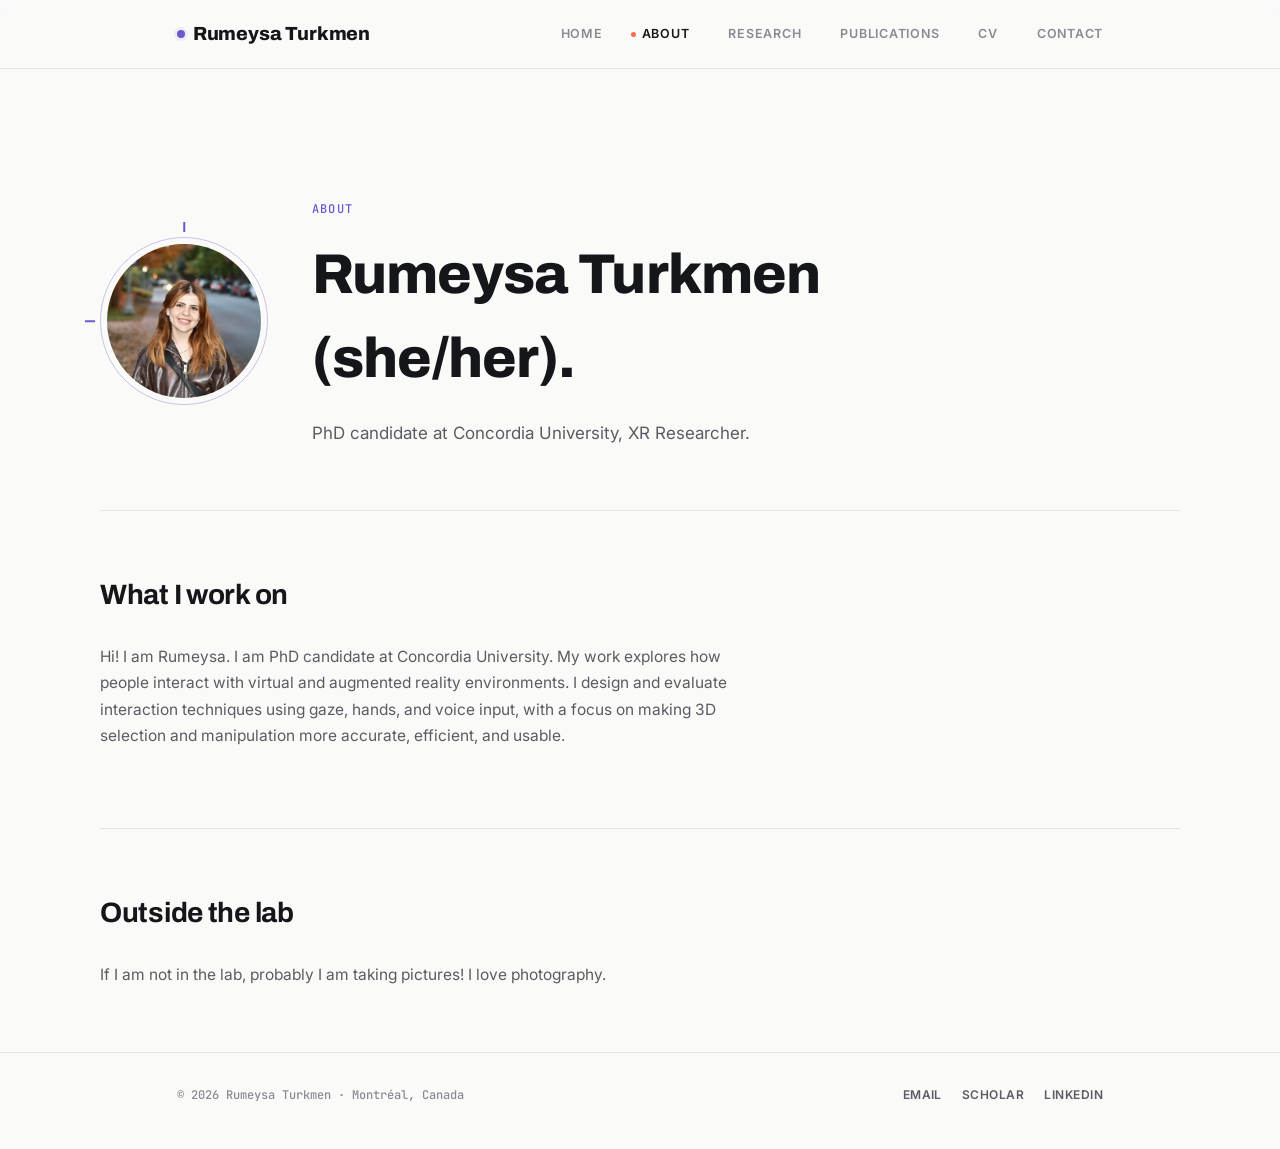
==== about.html @ a0ee2e14 "Update about.html" ====
<!DOCTYPE html>
<html lang="en">
<head>
<meta charset="UTF-8">
<meta name="viewport" content="width=device-width, initial-scale=1.0">
<title>About — Rumeysa Turkmen</title>
<link rel="preconnect" href="https://fonts.googleapis.com">
<link rel="preconnect" href="https://fonts.gstatic.com" crossorigin>
<link href="https://fonts.googleapis.com/css2?family=Archivo:wght@500;700;800&family=Inter:wght@400;500;600;700&family=JetBrains+Mono:wght@400;500&display=swap" rel="stylesheet">
<link rel="stylesheet" href="styles.css">
</head>
<body>

<nav class="site-nav">
  <div class="nav-inner">
    <a href="index.html" class="brand"><span class="dot"></span>Rumeysa Turkmen</a>
    <button class="nav-toggle" aria-label="Toggle navigation"><span></span><span></span><span></span></button>
    <div class="nav-links">
      <a href="index.html">Home</a>
      <a href="about.html">About</a>
      <a href="research.html">Research</a>
      <a href="publications.html">Publications</a>
      <a href="cv.html">CV</a>
      <a href="contact.html">Contact</a>
    </div>
  </div>
</nav>

<header class="page-header container">
  <div class="bio-row">
    <div class="photo-frame">
      <img src="rumeysa-photo.jpg" alt="Rumeysa Turkmen">
    </div>
    <div class="bio-text">
      <span class="eyebrow">About</span>
      <h1>Rumeysa Turkmen (she/her).</h1>
      <p class="lede">PhD candidate at Concordia University, XR Researcher.</p>
    </div>
  </div>
</header>

<section class="block container">
  <h2>What I work on</h2>
  <p style="max-width:640px; color:var(--muted); font-size:15.5px; line-height:1.7;">
    Hi! I am Rumeysa. I am PhD candidate at Concordia University. My work explores how people interact with virtual and augmented reality environments. I design and evaluate interaction techniques using gaze, hands, and voice input, with a focus on making 3D selection and manipulation more accurate, efficient, and usable.
  </p>
  <p style="max-width:640px; color:var(--muted); font-size:15.5px; line-height:1.7; margin-top:16px;">
  </p>
</section>

<section class="block container">
  <h2>Outside the lab</h2>
  <p style="max-width:640px; color:var(--muted); font-size:15.5px; line-height:1.7;">
    If I am not in the lab, probably I am taking pictures! I love photography.
  </p>
</section>

<footer class="site-footer">
  <div class="footer-inner">
    <div class="left">© <span data-year></span> Rumeysa Turkmen · Montréal, Canada</div>
    <div class="links">
      <a href="mailto:rumeysa.turkmen@mail.concordia.ca">Email</a>
      <a href="https://scholar.google.ca/citations?hl=en&user=8QnruUEAAAAJ&view_op=list_works" target="_blank" rel="noopener">Scholar</a>
      <a href="https://www.linkedin.com/in/rumeysaturkmen/" target="_blank" rel="noopener">LinkedIn</a>
    </div>
  </div>
</footer>

<div class="reticle" id="reticle"></div>
<script src="script.js"></script>
</body>
</html>
---- styles.css ----
/* =========================================================
   RETICLE — design system
   Academic portfolio for Rumeysa, Concordia EXIT Lab
   ========================================================= */

:root {
  --bg: #FAFAF9;
  --ink: #15161A;
  --muted: #5B5C63;
  --muted-2: #8A8B92;
  --line: #E4E4E7;
  --line-strong: #D2D2D7;
  --violet: #6E56CF;
  --violet-soft: rgba(110,86,207,0.08);
  --violet-line: rgba(110,86,207,0.35);
  --hit: #FF6A4D;
  --hit-soft: rgba(255,106,77,0.12);
  --radius: 10px;
  --container: 1080px;
  --font-display: 'Archivo', sans-serif;
  --font-body: 'Inter', sans-serif;
  --font-mono: 'JetBrains Mono', monospace;
}

* { margin: 0; padding: 0; box-sizing: border-box; }

html { scroll-behavior: smooth; }

body {
  background: var(--bg);
  color: var(--ink);
  font-family: var(--font-body);
  font-size: 16px;
  line-height: 1.5;
  -webkit-font-smoothing: antialiased;
}

a { color: inherit; text-decoration: none; }

img { max-width: 100%; display: block; }

.container {
  max-width: var(--container);
  margin: 0 auto;
  padding: 0 6vw;
}

:focus-visible {
  outline: 2px solid var(--violet);
  outline-offset: 3px;
  border-radius: 3px;
}

/* ---------------- Nav ---------------- */

.site-nav {
  position: sticky;
  top: 0;
  z-index: 100;
  background: rgba(250,250,249,0.85);
  backdrop-filter: blur(10px);
  border-bottom: 1px solid var(--line);
}

.nav-inner {
  max-width: var(--container);
  margin: 0 auto;
  padding: 0 6vw;
  height: 68px;
  display: flex;
  align-items: center;
  justify-content: space-between;
}

.brand {
  font-family: var(--font-display);
  font-weight: 800;
  font-size: 19px;
  letter-spacing: -0.01em;
  display: flex;
  align-items: center;
  gap: 8px;
}

.brand .dot {
  width: 8px; height: 8px; border-radius: 50%;
  background: var(--violet);
  box-shadow: 0 0 0 3px var(--violet-soft);
}

.nav-links {
  display: flex;
  align-items: center;
  gap: 28px;
}

.nav-links a {
  font: 600 12.5px/1 var(--font-body);
  letter-spacing: 0.06em;
  text-transform: uppercase;
  color: var(--muted-2);
  display: flex;
  align-items: center;
  gap: 6px;
  padding: 4px 0;
  transition: color .15s ease;
}

.nav-links a::before {
  content: '';
  width: 5px; height: 5px;
  border-radius: 50%;
  background: transparent;
  transition: background .15s ease;
}

.nav-links a:hover { color: var(--ink); }

.nav-links a.active { color: var(--ink); }
.nav-links a.active::before { background: var(--hit); }

.nav-toggle {
  display: none;
  background: none;
  border: none;
  cursor: pointer;
  width: 32px; height: 32px;
  flex-direction: column;
  justify-content: center;
  gap: 5px;
}
.nav-toggle span { display:block; width:100%; height:1.5px; background: var(--ink); }

@media (max-width: 760px) {
  .nav-links {
    position: absolute;
    top: 68px; left: 0; right: 0;
    background: var(--bg);
    border-bottom: 1px solid var(--line);
    flex-direction: column;
    align-items: flex-start;
    padding: 18px 6vw 26px;
    gap: 18px;
    display: none;
  }
  .nav-links.open { display: flex; }
  .nav-toggle { display: flex; }
}

/* ---------------- Page header ---------------- */

.page-header {
  padding: 14vh 0 7vh;
  border-bottom: 1px solid var(--line);
}

.eyebrow {
  font: 500 12px/1 var(--font-mono);
  letter-spacing: 0.1em;
  text-transform: uppercase;
  color: var(--violet);
  display: inline-block;
  margin-bottom: 18px;
}

.page-header h1 {
  font-family: var(--font-display);
  font-weight: 800;
  font-size: clamp(34px, 5vw, 56px);
  letter-spacing: -0.015em;
  max-width: 720px;
}

.page-header p.lede {
  font: 400 17px/1.65 var(--font-body);
  color: var(--muted);
  max-width: 560px;
  margin-top: 18px;
}

/* ---------------- Sections ---------------- */

section.block { padding: 7vh 0; border-bottom: 1px solid var(--line); }
section.block:last-of-type { border-bottom: none; }

.block h2 {
  font-family: var(--font-display);
  font-weight: 700;
  font-size: clamp(22px, 3vw, 28px);
  letter-spacing: -0.01em;
  margin-bottom: 28px;
}

/* ---------------- Tags / pills ---------------- */

.tag {
  display: inline-flex;
  align-items: center;
  font: 500 11px/1 var(--font-mono);
  letter-spacing: 0.04em;
  text-transform: uppercase;
  color: var(--muted);
  background: #F1F1EF;
  border: 1px solid var(--line-strong);
  border-radius: 20px;
  padding: 5px 11px;
}

.tag.violet { color: var(--violet); background: var(--violet-soft); border-color: var(--violet-line); }
.tag.hit { color: #C44A2E; background: var(--hit-soft); border-color: rgba(255,106,77,0.35); }

.tag-row { display: flex; gap: 8px; flex-wrap: wrap; margin-top: 14px; }

/* ---------------- Cards (research targets) ---------------- */

.target-grid {
  display: grid;
  grid-template-columns: repeat(auto-fit, minmax(280px, 1fr));
  gap: 22px;
}

.target-card {
  border: 1px solid var(--line);
  border-radius: var(--radius);
  padding: 26px;
  position: relative;
  background: #fff;
  transition: border-color .2s ease, transform .2s ease;
}

.target-card:hover { border-color: var(--violet-line); transform: translateY(-2px); }

.target-card .crosshair {
  width: 18px; height: 18px;
  position: relative;
  margin-bottom: 16px;
}
.target-card .crosshair::before,
.target-card .crosshair::after {
  content: '';
  position: absolute;
  background: var(--violet);
}
.target-card .crosshair::before { width: 1.5px; height: 18px; left: 50%; transform: translateX(-50%); }
.target-card .crosshair::after { width: 18px; height: 1.5px; top: 50%; transform: translateY(-50%); }

.target-card h3 {
  font-family: var(--font-display);
  font-weight: 700;
  font-size: 18px;
  letter-spacing: -0.01em;
  margin-bottom: 10px;
  padding-right: 90px;
}

.target-card .status {
  position: absolute;
  top: 26px; right: 26px;
}

.target-card p {
  font: 400 14.5px/1.6 var(--font-body);
  color: var(--muted);
}

/* ---------------- Publications ---------------- */

.pub-entry {
  display: flex;
  gap: 22px;
  padding: 22px 0;
  border-bottom: 1px solid var(--line);
}

.pub-entry:last-child { border-bottom: none; }

.pub-year {
  font: 600 13px/1 var(--font-mono);
  color: var(--muted-2);
  min-width: 52px;
  padding-top: 3px;
}

.pub-body .venue {
  font: 500 11px/1 var(--font-mono);
  letter-spacing: 0.06em;
  text-transform: uppercase;
  color: var(--violet);
  margin-bottom: 6px;
  display: block;
}

.pub-body h3 {
  font-family: var(--font-display);
  font-weight: 600;
  font-size: 16.5px;
  line-height: 1.4;
}

.pub-body .authors {
  font: 400 13.5px/1.5 var(--font-body);
  color: var(--muted);
  margin-top: 4px;
}

.pub-body .status-line {
  font: 500 12px/1 var(--font-mono);
  color: var(--muted-2);
  margin-top: 8px;
}

.pub-placeholder {
  border: 1.5px dashed var(--line-strong);
  border-radius: var(--radius);
  padding: 22px;
  text-align: center;
  color: var(--muted-2);
  font: 500 13.5px/1.5 var(--font-body);
  margin-top: 18px;
}

/* ---------------- CV / timeline ---------------- */

.cv-item {
  display: flex;
  justify-content: space-between;
  gap: 24px;
  padding: 18px 0;
  border-bottom: 1px solid var(--line);
}
.cv-item:last-child { border-bottom: none; }

.cv-item .what h3 {
  font-family: var(--font-display);
  font-weight: 600;
  font-size: 16px;
}
.cv-item .what p {
  font: 400 14px/1.5 var(--font-body);
  color: var(--muted);
  margin-top: 4px;
}
.cv-item .when {
  font: 500 12.5px/1 var(--font-mono);
  color: var(--muted-2);
  white-space: nowrap;
  padding-top: 2px;
}

.skill-row { display: flex; flex-wrap: wrap; gap: 8px; }

/* ---------------- Buttons ---------------- */

.btn {
  display: inline-flex;
  align-items: center;
  gap: 8px;
  font: 600 13px/1 var(--font-body);
  letter-spacing: 0.02em;
  padding: 12px 20px;
  border-radius: 8px;
  border: 1px solid var(--ink);
  transition: background .15s ease, color .15s ease;
}
.btn.primary { background: var(--ink); color: #fff; }
.btn.primary:hover { background: var(--violet); border-color: var(--violet); }
.btn.ghost { background: transparent; color: var(--ink); }
.btn.ghost:hover { background: var(--violet-soft); border-color: var(--violet-line); color: var(--violet); }

/* ---------------- Footer ---------------- */

footer.site-footer {
  border-top: 1px solid var(--line);
  padding: 36px 0 48px;
}
.footer-inner {
  max-width: var(--container);
  margin: 0 auto;
  padding: 0 6vw;
  display: flex;
  justify-content: space-between;
  align-items: center;
  flex-wrap: wrap;
  gap: 12px;
}
.footer-inner .left {
  font: 500 12px/1 var(--font-mono);
  color: var(--muted-2);
}
.footer-inner .links { display: flex; gap: 20px; }
.footer-inner .links a {
  font: 600 12px/1 var(--font-body);
  letter-spacing: 0.04em;
  text-transform: uppercase;
  color: var(--muted);
}
.footer-inner .links a:hover { color: var(--violet); }

/* ---------------- Bio row (photo + text, shared by Home & About) ---------------- */

.bio-row {
  display: flex;
  align-items: center;
  gap: 44px;
  flex-wrap: wrap;
}

.bio-text {
  flex: 1;
  min-width: 260px;
}

.photo-frame {
  position: relative;
  width: 168px;
  height: 168px;
  border-radius: 50%;
  padding: 6px;
  border: 1.5px solid var(--violet-line);
  flex-shrink: 0;
}
.photo-frame::before {
  content: ''; position: absolute; top: -16px; left: 50%;
  width: 1.5px; height: 10px; background: var(--violet); transform: translateX(-50%);
}
.photo-frame::after {
  content: ''; position: absolute; left: -16px; top: 50%;
  width: 10px; height: 1.5px; background: var(--violet); transform: translateY(-50%);
}
.photo-frame img { width: 100%; height: 100%; border-radius: 50%; object-fit: cover; display: block; }
.photo-frame.lg { width: 224px; height: 224px; }

@media (max-width: 600px) {
  .bio-row { justify-content: center; text-align: center; }
  .bio-text { text-align: left; }
  .photo-frame.lg { width: 168px; height: 168px; }
}

/* ---------------- Reticle cursor (desktop only) ---------------- */

.reticle {
  position: fixed;
  width: 34px; height: 34px;
  border: 1.5px solid var(--violet);
  border-radius: 50%;
  pointer-events: none;
  z-index: 9000;
  transform: translate(-50%, -50%);
  transition: left .08s linear, top .08s linear, opacity .2s ease;
  opacity: 0;
}
.reticle::before, .reticle::after { content: ''; position: absolute; background: var(--violet); }
.reticle::before { width: 1px; height: 9px; left: 50%; top: -13px; transform: translateX(-50%); }
.reticle::after { width: 9px; height: 1px; top: 50%; left: -13px; transform: translateY(-50%); }

@media (hover: none), (max-width: 760px) {
  .reticle { display: none; }
}

@media (prefers-reduced-motion: reduce) {
  .reticle { transition: none; }
  * { animation-duration: 0.001ms !important; animation-iteration-count: 1 !important; transition-duration: 0.001ms !important; }
}

/* ---------------- Video embed ---------------- */

.video-wrap { max-width: 720px; }
.video-frame {
  position: relative;
  width: 100%;
  aspect-ratio: 16 / 9;
  border-radius: var(--radius);
  overflow: hidden;
  border: 1px solid var(--line);
  background: #0c0c0e;
}
.video-frame iframe { position: absolute; inset: 0; width: 100%; height: 100%; border: 0; }
.video-caption {
  margin-top: 16px;
  display: flex;
  align-items: flex-start;
  gap: 12px;
  font: 400 14px/1.6 var(--font-body);
  color: var(--muted);
}
.video-caption .crosshair { margin-top: 2px; flex-shrink: 0; }
.video-caption strong { font-family: var(--font-display); font-weight: 700; color: var(--ink); }

/* ---------------- Hero (home page) ---------------- */

.hero {
  min-height: calc(100vh - 68px);
  display: flex;
  align-items: center;
  position: relative;
  overflow: hidden;
}

.hero-inner {
  max-width: var(--container);
  margin: 0 auto;
  padding: 0 6vw;
  position: relative;
  z-index: 5;
}

.hero-content { max-width: 580px; }

.hero h1 {
  font-family: var(--font-display);
  font-weight: 800;
  font-size: clamp(46px, 7vw, 84px);
  letter-spacing: -0.02em;
  line-height: 1;
}

.hero .role {
  font: 500 16px/1.5 var(--font-body);
  color: var(--muted);
  margin-top: 16px;
}

.hero .tagline {
  font: 400 17px/1.65 var(--font-body);
  color: #33343A;
  margin-top: 22px;
  max-width: 480px;
}

.hero .cta-row {
  display: flex;
  gap: 14px;
  margin-top: 36px;
  flex-wrap: wrap;
}

.target-field {
  position: absolute;
  inset: 0;
  z-index: 1;
  pointer-events: none;
}
.tf-dot {
  position: absolute;
  width: 8px; height: 8px;
  border-radius: 50%;
  background: #C9C9D1;
}
.tf-dot.hit {
  width: 12px; height: 12px;
  background: var(--hit);
  animation: pulse 2s infinite;
}
@keyframes pulse {
  0% { box-shadow: 0 0 0 0 rgba(255,106,77,.45); }
  70% { box-shadow: 0 0 0 14px rgba(255,106,77,0); }
  100% { box-shadow: 0 0 0 0 rgba(255,106,77,0); }
}
.tf-label {
  position: absolute;
  font: 500 10px/1 var(--font-mono);
  color: var(--hit);
  letter-spacing: 0.05em;
}

@media (max-width: 760px) {
  .target-field { display: none; }
  .page-header { padding: 12vh 0 6vh; }
  .cv-item { flex-direction: column; gap: 4px; }
  .pub-entry { flex-direction: column; gap: 6px; }
}
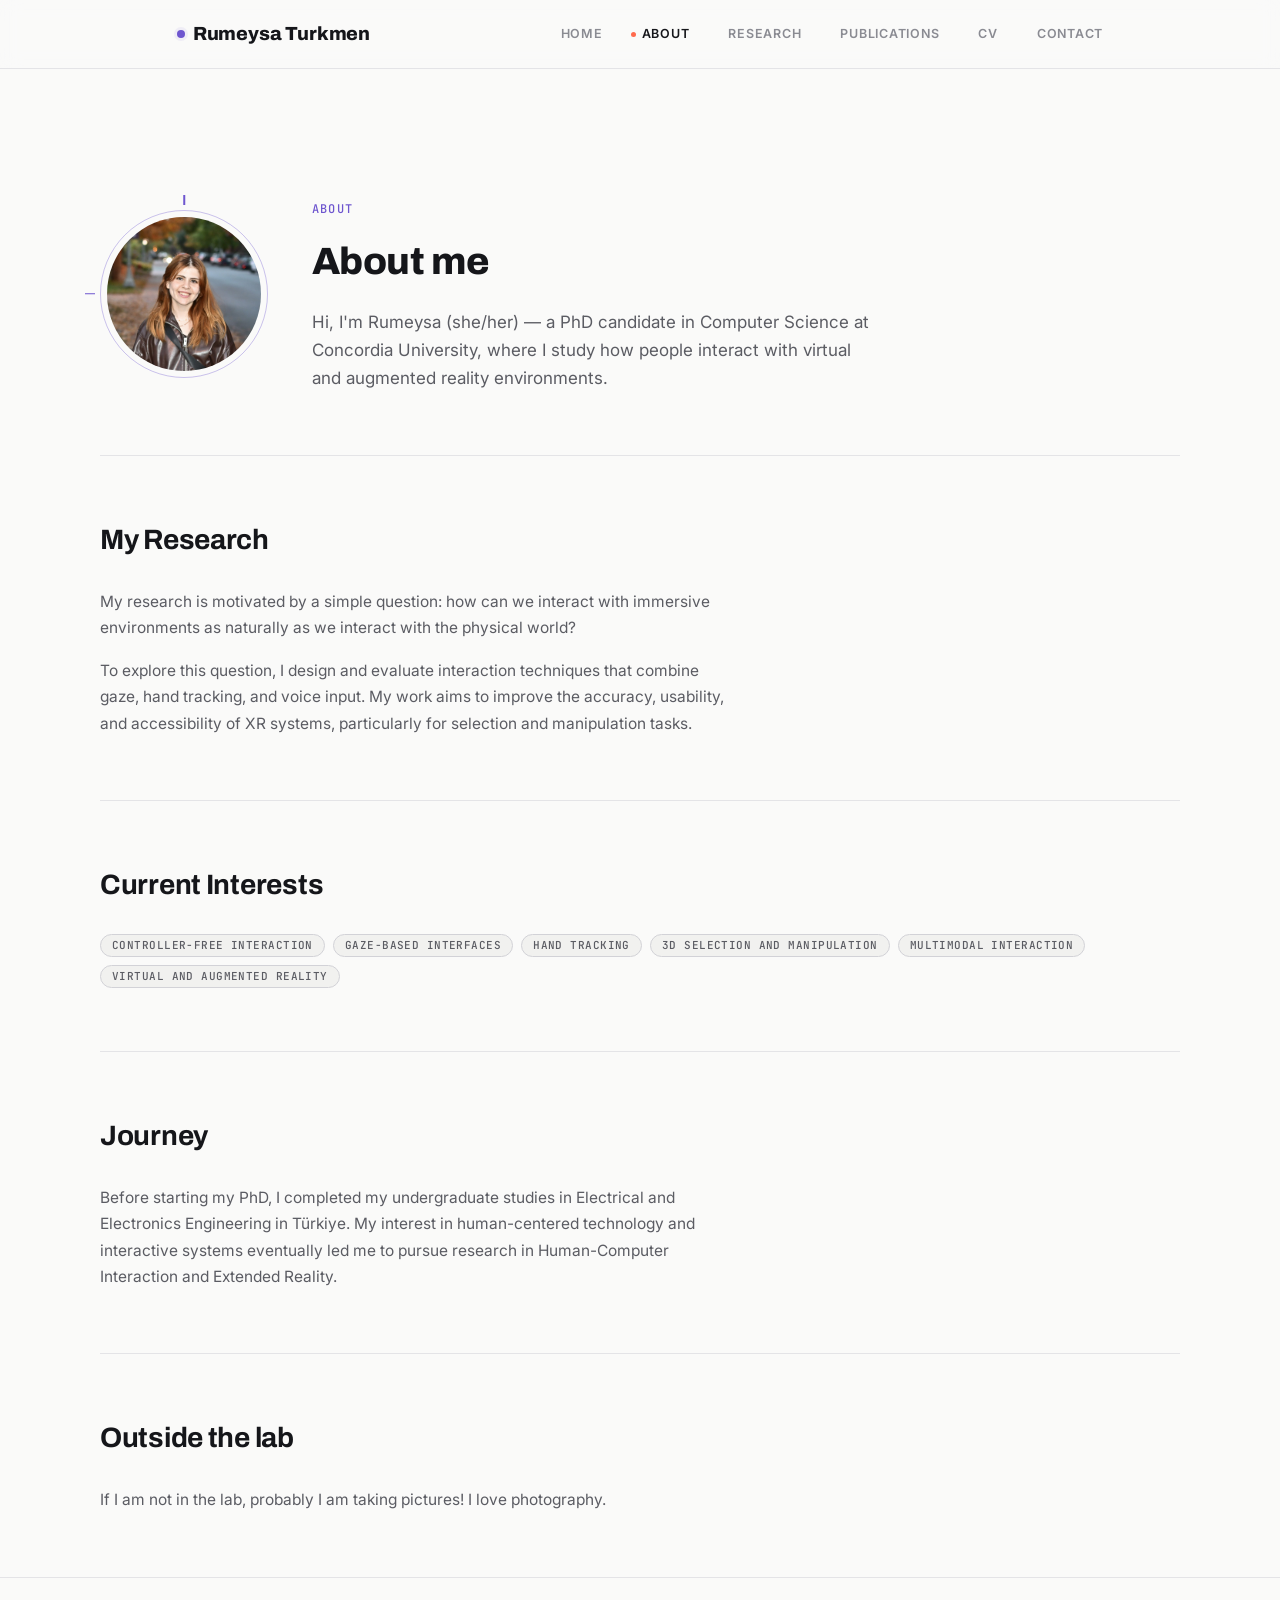
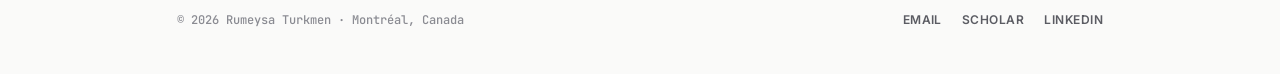
==== commit 4788d2db: "Update about.html" ====
--- a/about.html
+++ b/about.html
@@ -10,7 +10,6 @@
 <link rel="stylesheet" href="styles.css">
 </head>
 <body>
-
 <nav class="site-nav">
   <div class="nav-inner">
     <a href="index.html" class="brand"><span class="dot"></span>Rumeysa Turkmen</a>
@@ -25,7 +24,6 @@
     </div>
   </div>
 </nav>
-
 <header class="page-header container">
   <div class="bio-row">
     <div class="photo-frame">
@@ -33,28 +31,43 @@
     </div>
     <div class="bio-text">
       <span class="eyebrow">About</span>
-      <h1>Rumeysa Turkmen (she/her).</h1>
-      <p class="lede">PhD candidate at Concordia University, XR Researcher.</p>
+      <h1 style="font-size:clamp(28px, 3.4vw, 38px);">About me</h1>
+      <p class="lede">Hi, I'm Rumeysa (she/her) — a PhD candidate in Computer Science at Concordia University, where I study how people interact with virtual and augmented reality environments.</p>
     </div>
   </div>
 </header>
-
 <section class="block container">
-  <h2>What I work on</h2>
+  <h2>My Research</h2>
   <p style="max-width:640px; color:var(--muted); font-size:15.5px; line-height:1.7;">
-    Hi! I am Rumeysa. I am PhD candidate at Concordia University. My work explores how people interact with virtual and augmented reality environments. I design and evaluate interaction techniques using gaze, hands, and voice input, with a focus on making 3D selection and manipulation more accurate, efficient, and usable.
+    My research is motivated by a simple question: how can we interact with immersive environments as naturally as we interact with the physical world?
   </p>
   <p style="max-width:640px; color:var(--muted); font-size:15.5px; line-height:1.7; margin-top:16px;">
+    To explore this question, I design and evaluate interaction techniques that combine gaze, hand tracking, and voice input. My work aims to improve the accuracy, usability, and accessibility of XR systems, particularly for selection and manipulation tasks.
   </p>
 </section>
-
+<section class="block container">
+  <h2>Current Interests</h2>
+  <div class="skill-row">
+    <span class="tag">Controller-Free Interaction</span>
+    <span class="tag">Gaze-Based Interfaces</span>
+    <span class="tag">Hand Tracking</span>
+    <span class="tag">3D Selection and Manipulation</span>
+    <span class="tag">Multimodal Interaction</span>
+    <span class="tag">Virtual and Augmented Reality</span>
+  </div>
+</section>
+<section class="block container">
+  <h2>Journey</h2>
+  <p style="max-width:640px; color:var(--muted); font-size:15.5px; line-height:1.7;">
+    Before starting my PhD, I completed my undergraduate studies in Electrical and Electronics Engineering in Türkiye. My interest in human-centered technology and interactive systems eventually led me to pursue research in Human-Computer Interaction and Extended Reality.
+  </p>
+</section>
 <section class="block container">
   <h2>Outside the lab</h2>
   <p style="max-width:640px; color:var(--muted); font-size:15.5px; line-height:1.7;">
     If I am not in the lab, probably I am taking pictures! I love photography.
   </p>
 </section>
-
 <footer class="site-footer">
   <div class="footer-inner">
     <div class="left">© <span data-year></span> Rumeysa Turkmen · Montréal, Canada</div>
@@ -65,7 +78,6 @@
     </div>
   </div>
 </footer>
-
 <div class="reticle" id="reticle"></div>
 <script src="script.js"></script>
 </body>
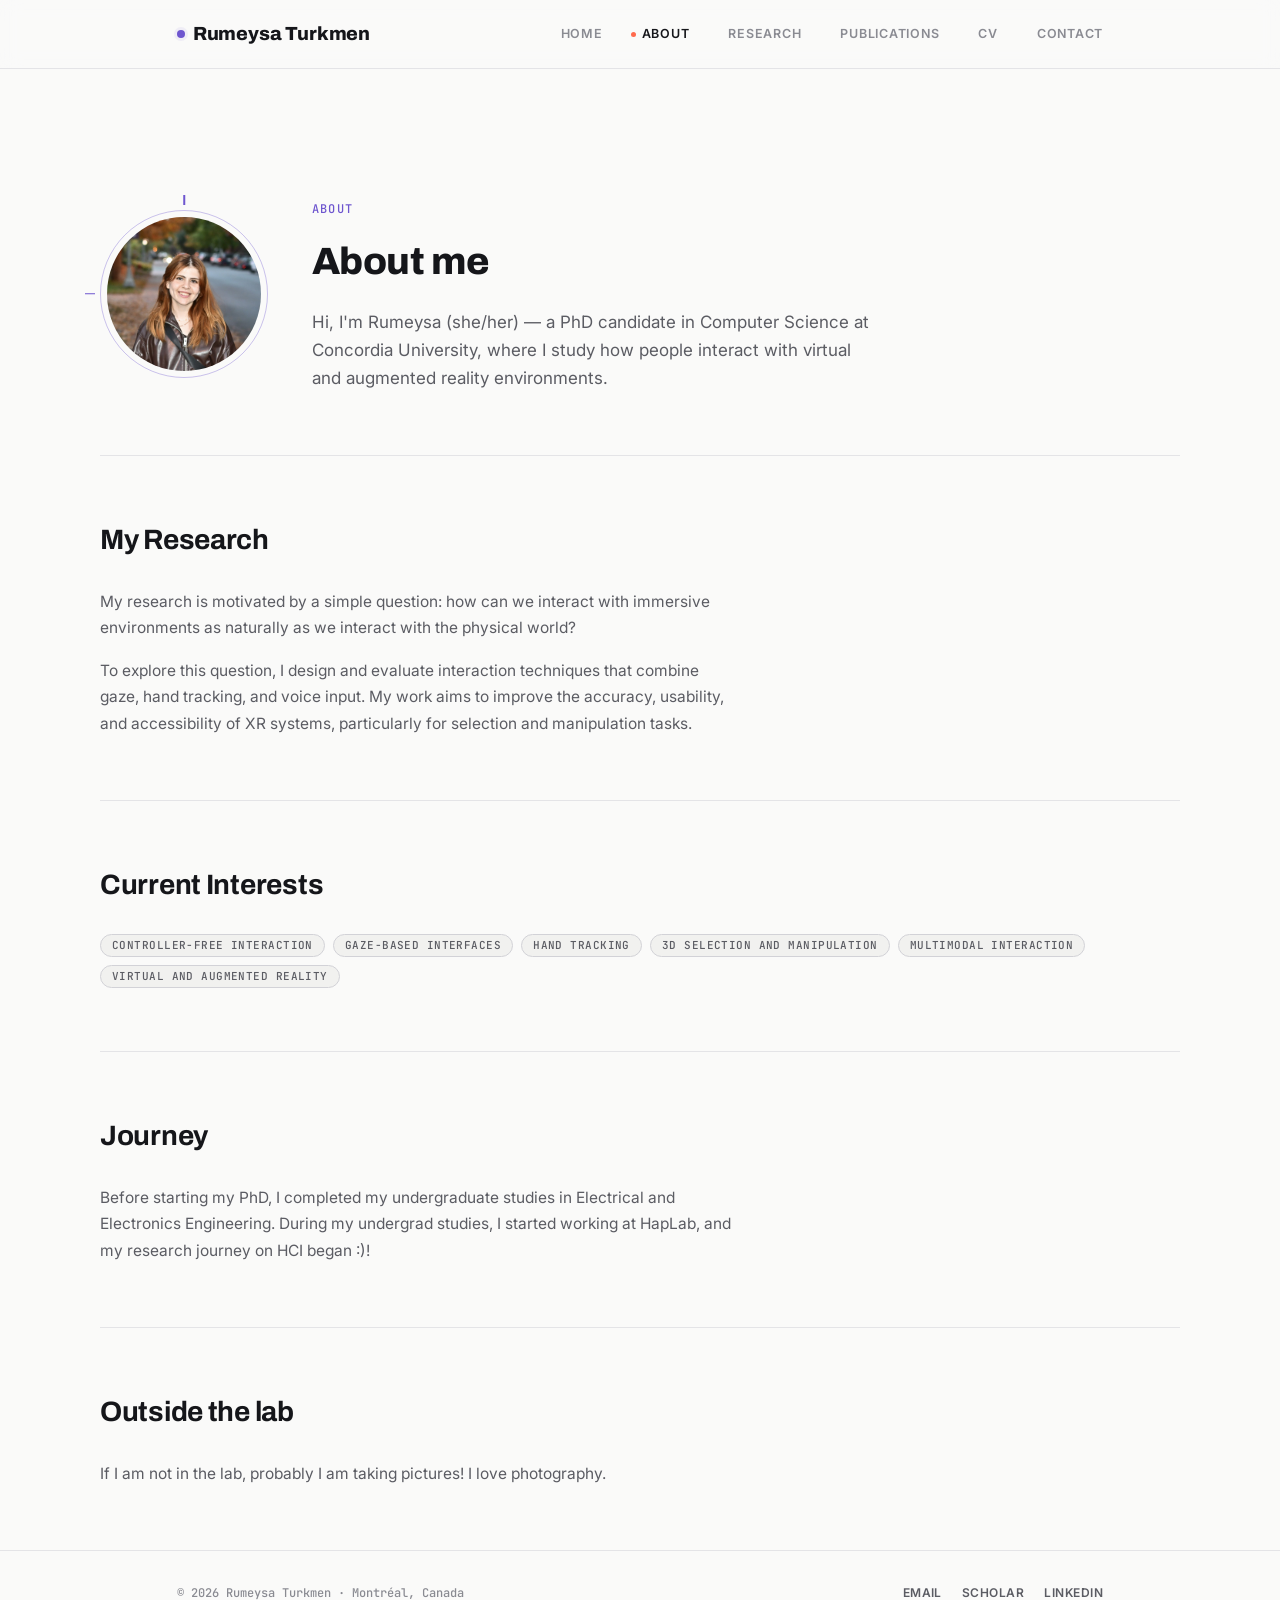
==== commit 9989b7fb: "Update about.html" ====
--- a/about.html
+++ b/about.html
@@ -59,7 +59,7 @@
 <section class="block container">
   <h2>Journey</h2>
   <p style="max-width:640px; color:var(--muted); font-size:15.5px; line-height:1.7;">
-    Before starting my PhD, I completed my undergraduate studies in Electrical and Electronics Engineering in Türkiye. My interest in human-centered technology and interactive systems eventually led me to pursue research in Human-Computer Interaction and Extended Reality.
+    Before starting my PhD, I completed my undergraduate studies in Electrical and Electronics Engineering. During my undergrad studies, I started working at HapLab, and my research journey on HCI began :)! 
   </p>
 </section>
 <section class="block container">
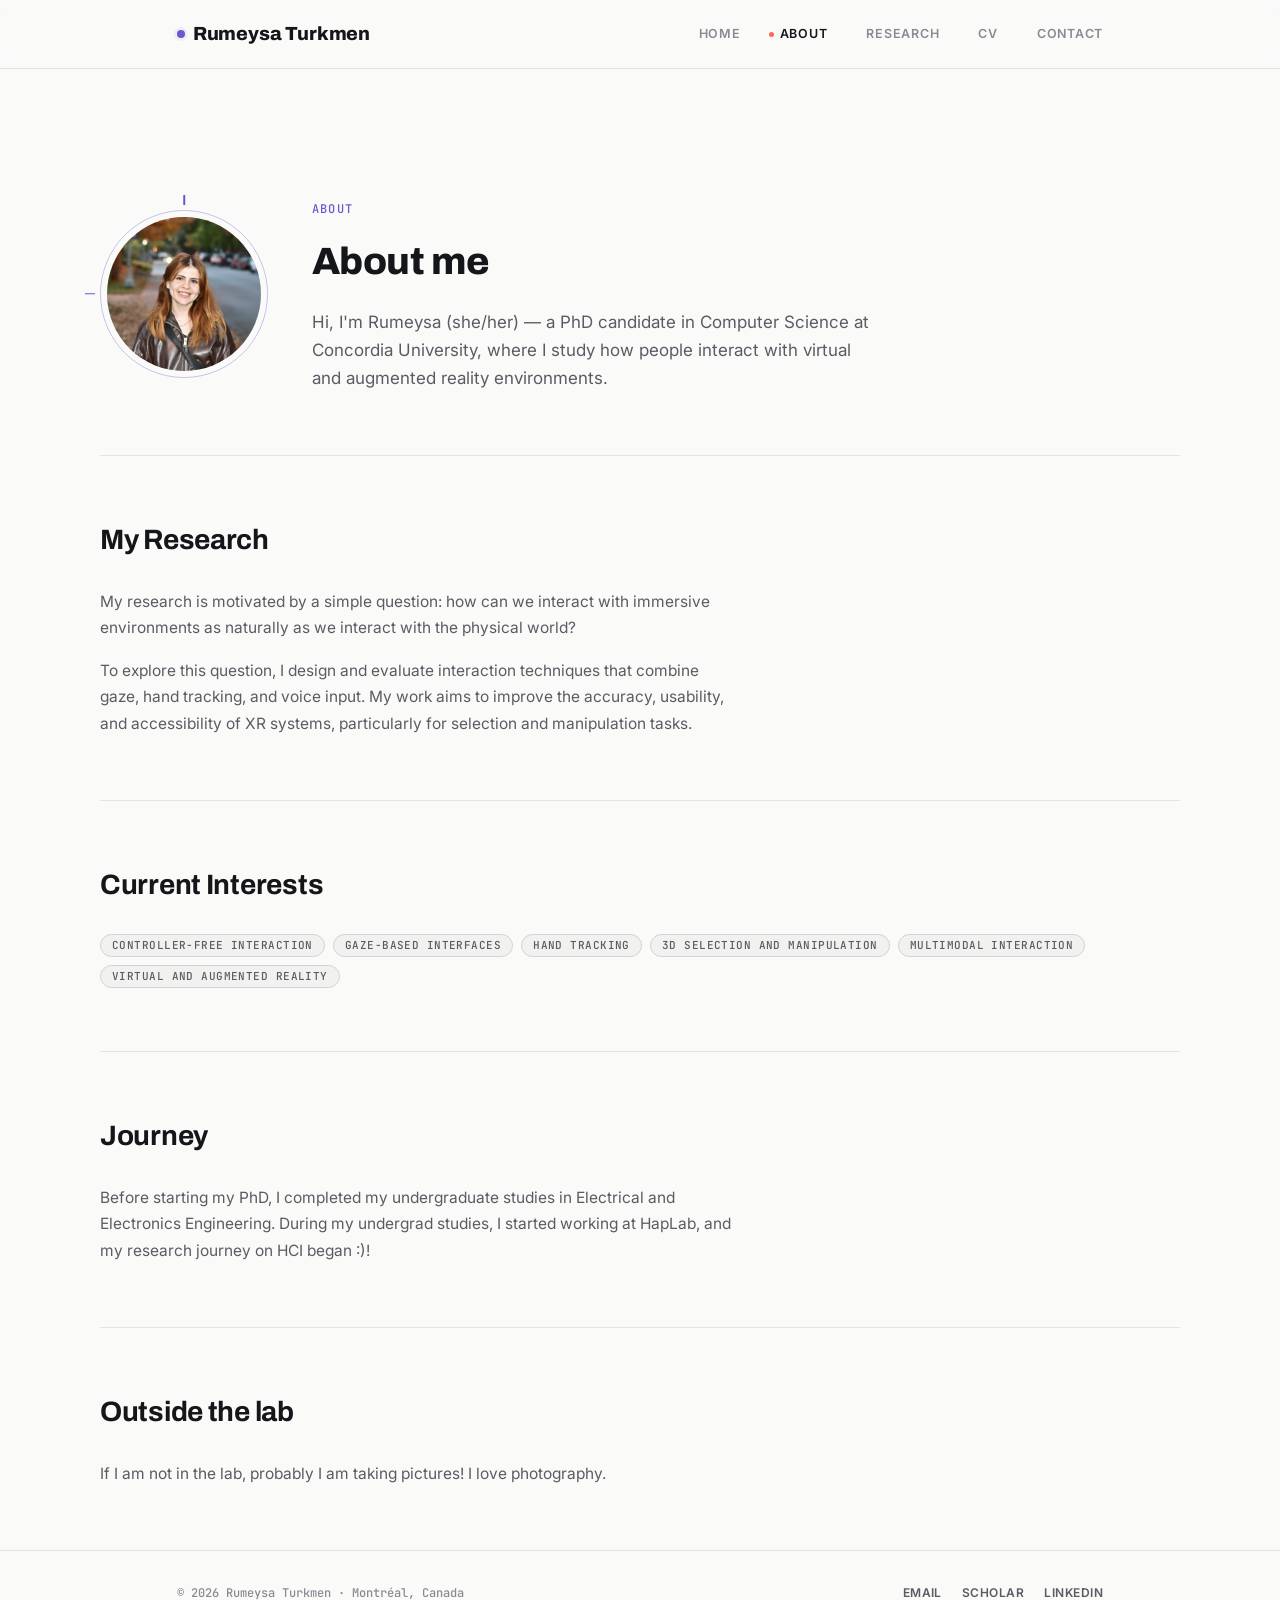
==== commit 98601d1c: "Update about.html" ====
--- a/about.html
+++ b/about.html
@@ -18,7 +18,6 @@
       <a href="index.html">Home</a>
       <a href="about.html">About</a>
       <a href="research.html">Research</a>
-      <a href="publications.html">Publications</a>
       <a href="cv.html">CV</a>
       <a href="contact.html">Contact</a>
     </div>
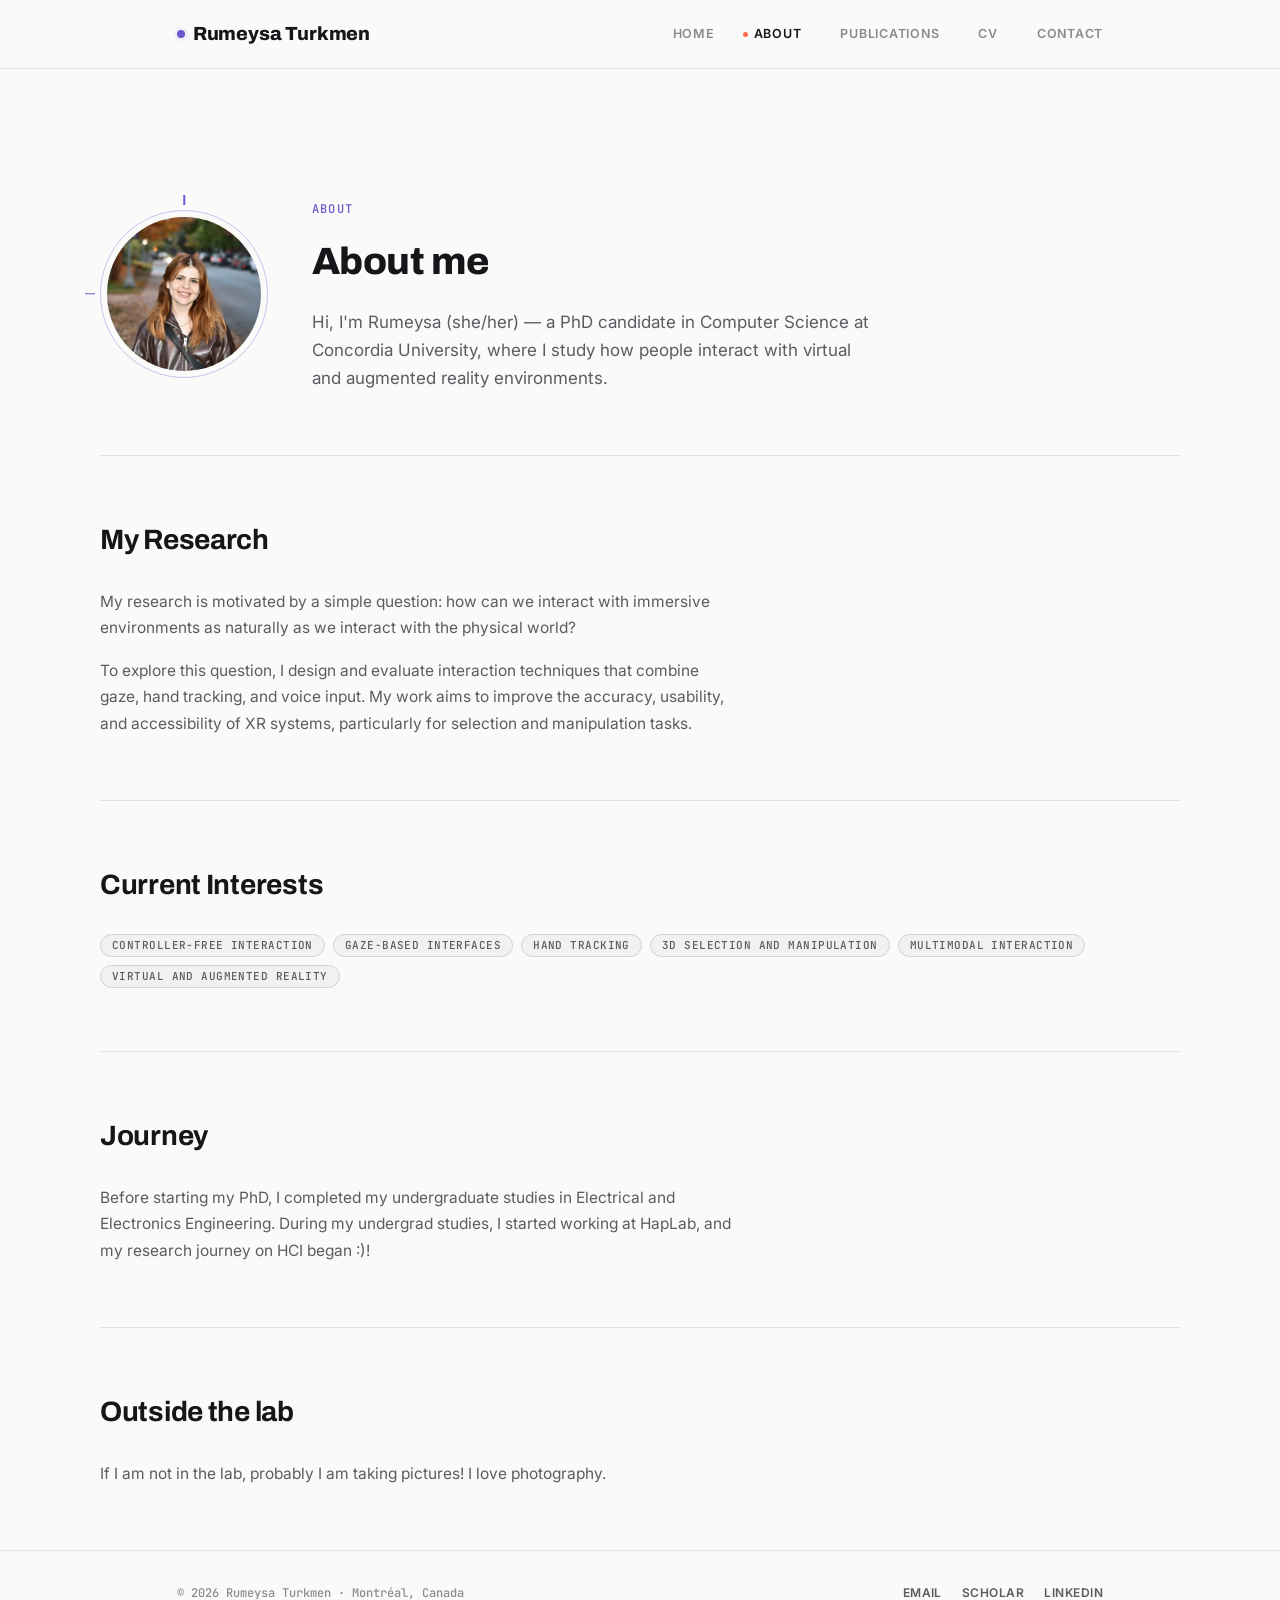
==== commit bab84ee1: "Update about.html" ====
--- a/about.html
+++ b/about.html
@@ -17,7 +17,7 @@
     <div class="nav-links">
       <a href="index.html">Home</a>
       <a href="about.html">About</a>
-      <a href="research.html">Research</a>
+      <a href="publications.html">Publications</a>
       <a href="cv.html">CV</a>
       <a href="contact.html">Contact</a>
     </div>
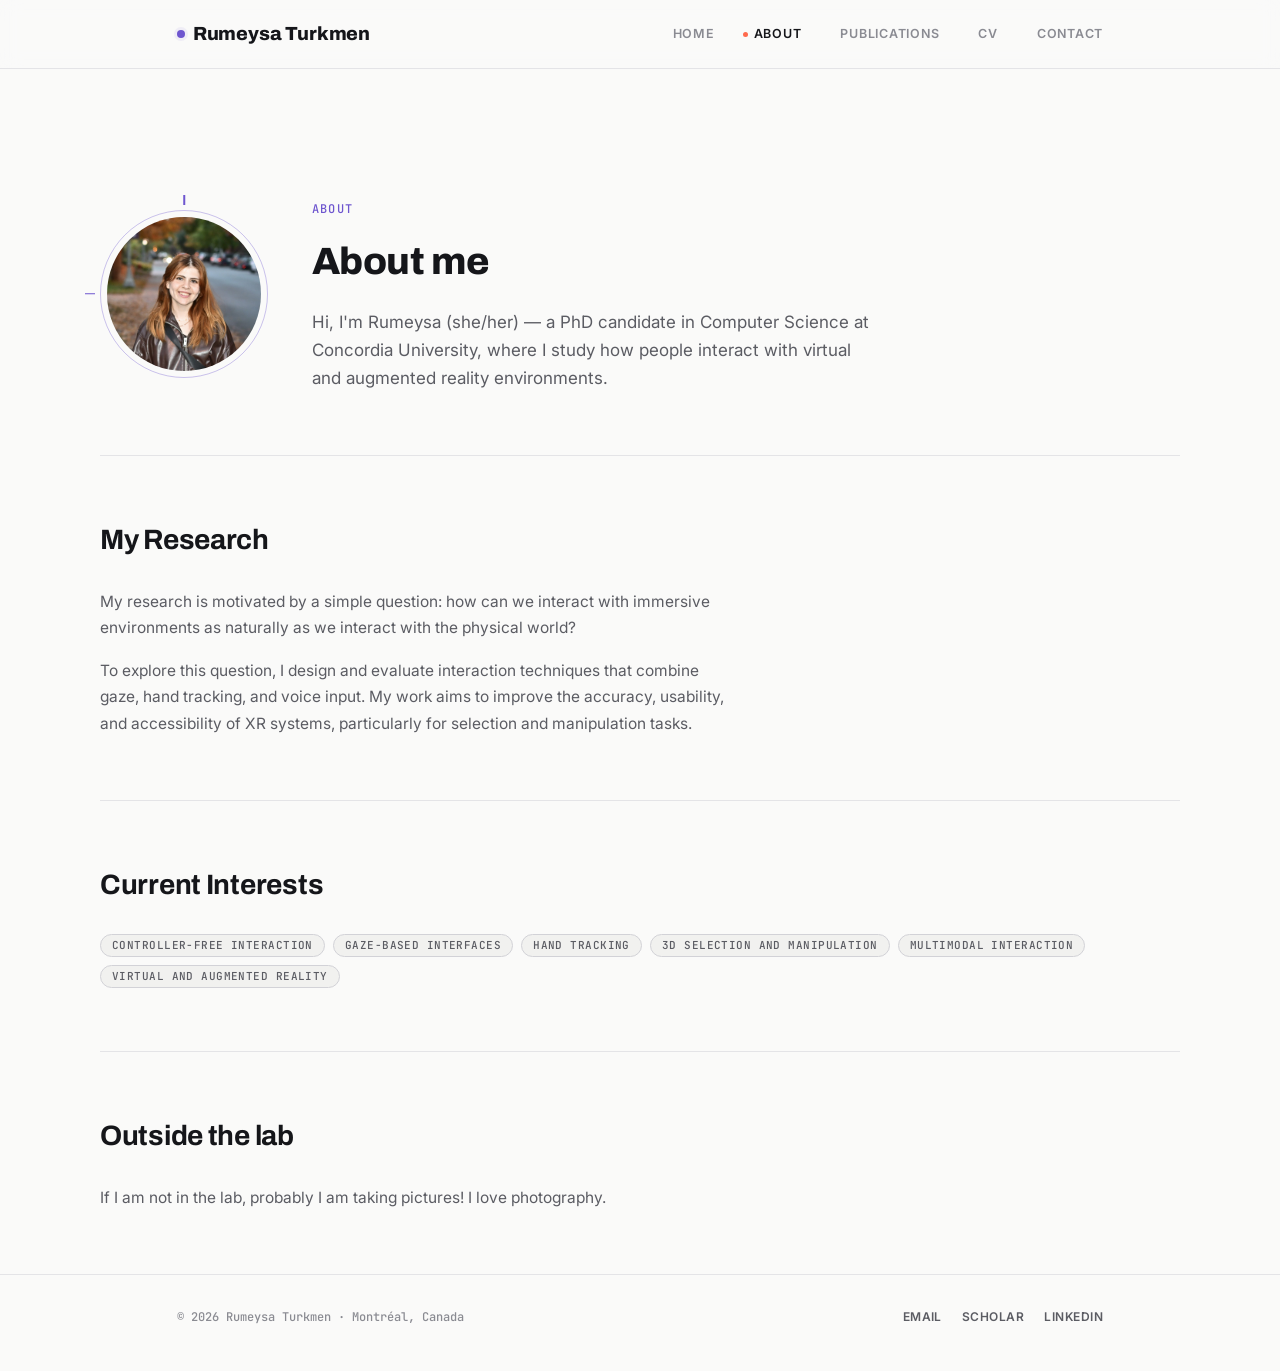
==== commit 3006d24b: "Update about.html" ====
--- a/about.html
+++ b/about.html
@@ -56,12 +56,6 @@
   </div>
 </section>
 <section class="block container">
-  <h2>Journey</h2>
-  <p style="max-width:640px; color:var(--muted); font-size:15.5px; line-height:1.7;">
-    Before starting my PhD, I completed my undergraduate studies in Electrical and Electronics Engineering. During my undergrad studies, I started working at HapLab, and my research journey on HCI began :)! 
-  </p>
-</section>
-<section class="block container">
   <h2>Outside the lab</h2>
   <p style="max-width:640px; color:var(--muted); font-size:15.5px; line-height:1.7;">
     If I am not in the lab, probably I am taking pictures! I love photography.
--- a/styles.css
+++ b/styles.css
@@ -462,6 +462,14 @@
   * { animation-duration: 0.001ms !important; animation-iteration-count: 1 !important; transition-duration: 0.001ms !important; }
 }
 
+.text-link {
+  color: var(--violet);
+  text-decoration: underline;
+  text-decoration-color: var(--violet-line);
+  text-underline-offset: 2px;
+}
+.text-link:hover { text-decoration-color: var(--violet); }
+
 /* ---------------- Video embed ---------------- */
 
 .video-wrap { max-width: 720px; }
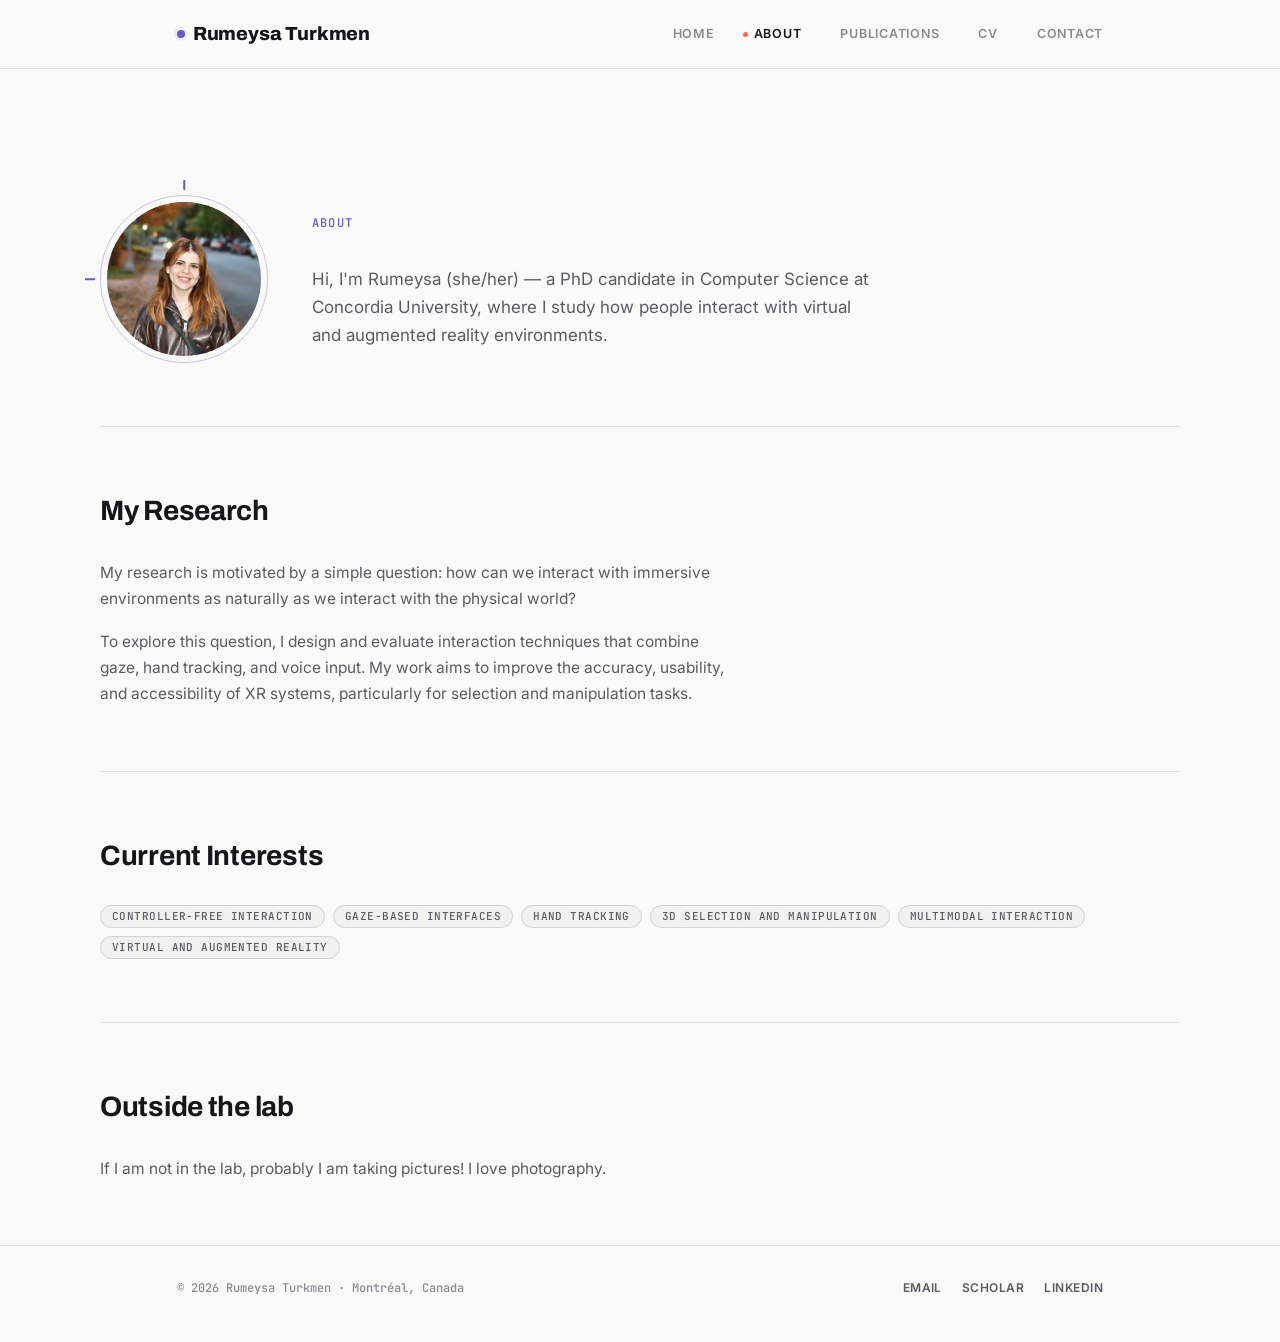
==== commit 6ffb42e7: "Update about.html" ====
--- a/about.html
+++ b/about.html
@@ -7,6 +7,9 @@
 <link rel="preconnect" href="https://fonts.googleapis.com">
 <link rel="preconnect" href="https://fonts.gstatic.com" crossorigin>
 <link href="https://fonts.googleapis.com/css2?family=Archivo:wght@500;700;800&family=Inter:wght@400;500;600;700&family=JetBrains+Mono:wght@400;500&display=swap" rel="stylesheet">
+<link rel="icon" type="image/x-icon" href="favicon.ico">
+<link rel="icon" type="image/png" sizes="32x32" href="favicon-32.png">
+<link rel="apple-touch-icon" href="apple-touch-icon.png">
 <link rel="stylesheet" href="styles.css">
 </head>
 <body>
@@ -30,7 +33,6 @@
     </div>
     <div class="bio-text">
       <span class="eyebrow">About</span>
-      <h1 style="font-size:clamp(28px, 3.4vw, 38px);">About me</h1>
       <p class="lede">Hi, I'm Rumeysa (she/her) — a PhD candidate in Computer Science at Concordia University, where I study how people interact with virtual and augmented reality environments.</p>
     </div>
   </div>
--- a/styles.css
+++ b/styles.css
@@ -297,6 +297,8 @@
   line-height: 1.4;
 }
 
+.pub-body h3 a:hover { color: var(--violet); text-decoration: underline; text-decoration-color: var(--violet-line); }
+
 .pub-body .authors {
   font: 400 13.5px/1.5 var(--font-body);
   color: var(--muted);
@@ -517,9 +519,9 @@
 .hero h1 {
   font-family: var(--font-display);
   font-weight: 800;
-  font-size: clamp(46px, 7vw, 84px);
+  font-size: clamp(36px, 5vw, 58px);
   letter-spacing: -0.02em;
-  line-height: 1;
+  line-height: 1.05;
 }
 
 .hero .role {
@@ -572,8 +574,25 @@
 }
 
 @media (max-width: 760px) {
-  .target-field { display: none; }
   .page-header { padding: 12vh 0 6vh; }
   .cv-item { flex-direction: column; gap: 4px; }
   .pub-entry { flex-direction: column; gap: 6px; }
 }
+
+.eyebrow.short-text { display: none; }
+
+@media (max-width: 600px) {
+  .container { padding: 0 24px; }
+  .eyebrow.full-text { display: none; }
+  .eyebrow.short-text { display: inline-block; }
+  .hero {
+    min-height: auto;
+    padding: 56px 0 32px;
+  }
+  .hero h1 { font-size: 38px; }
+  .hero .role { margin-top: 12px; font-size: 14.5px; }
+  .hero .tagline { margin-top: 16px; font-size: 15.5px; }
+  .hero .cta-row { margin-top: 24px; }
+  .photo-frame.lg { width: 140px; height: 140px; order: -1; margin-bottom: 8px; }
+  .hero .hero-content { order: 2; }
+}
